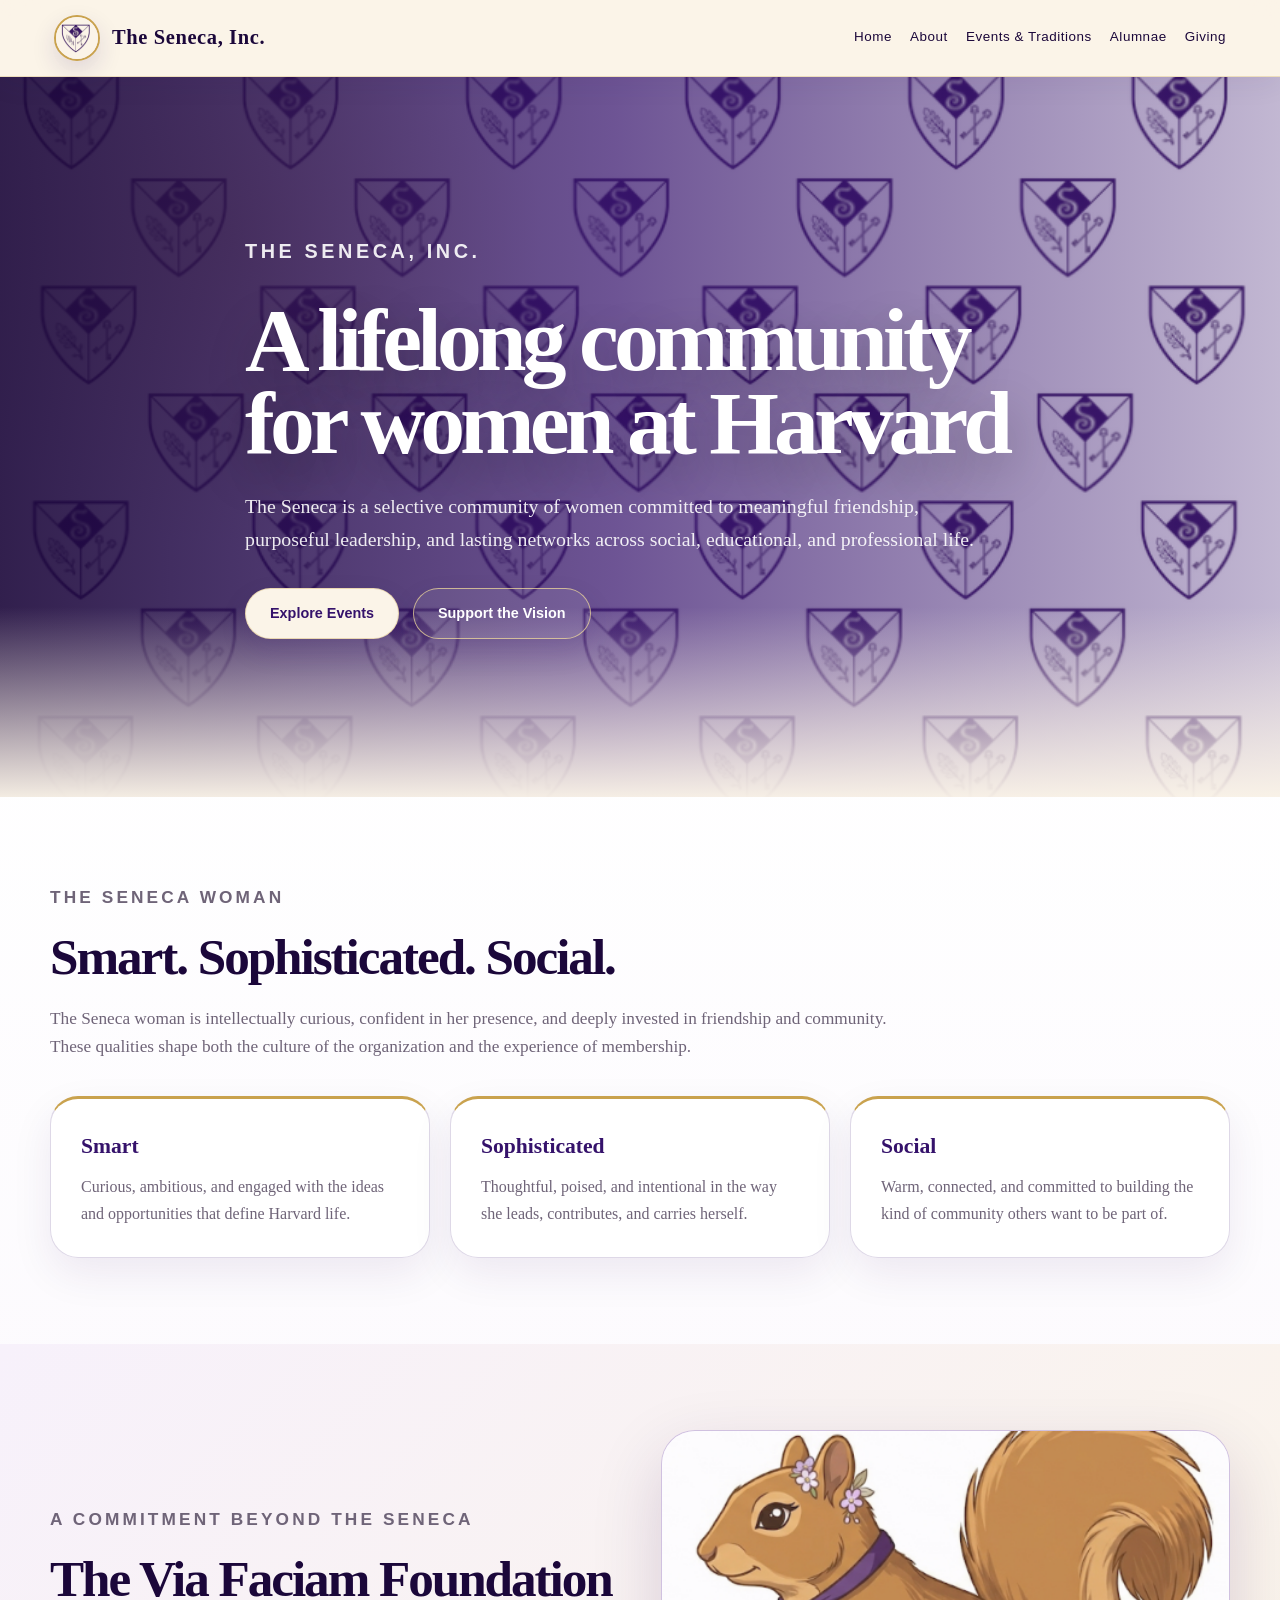
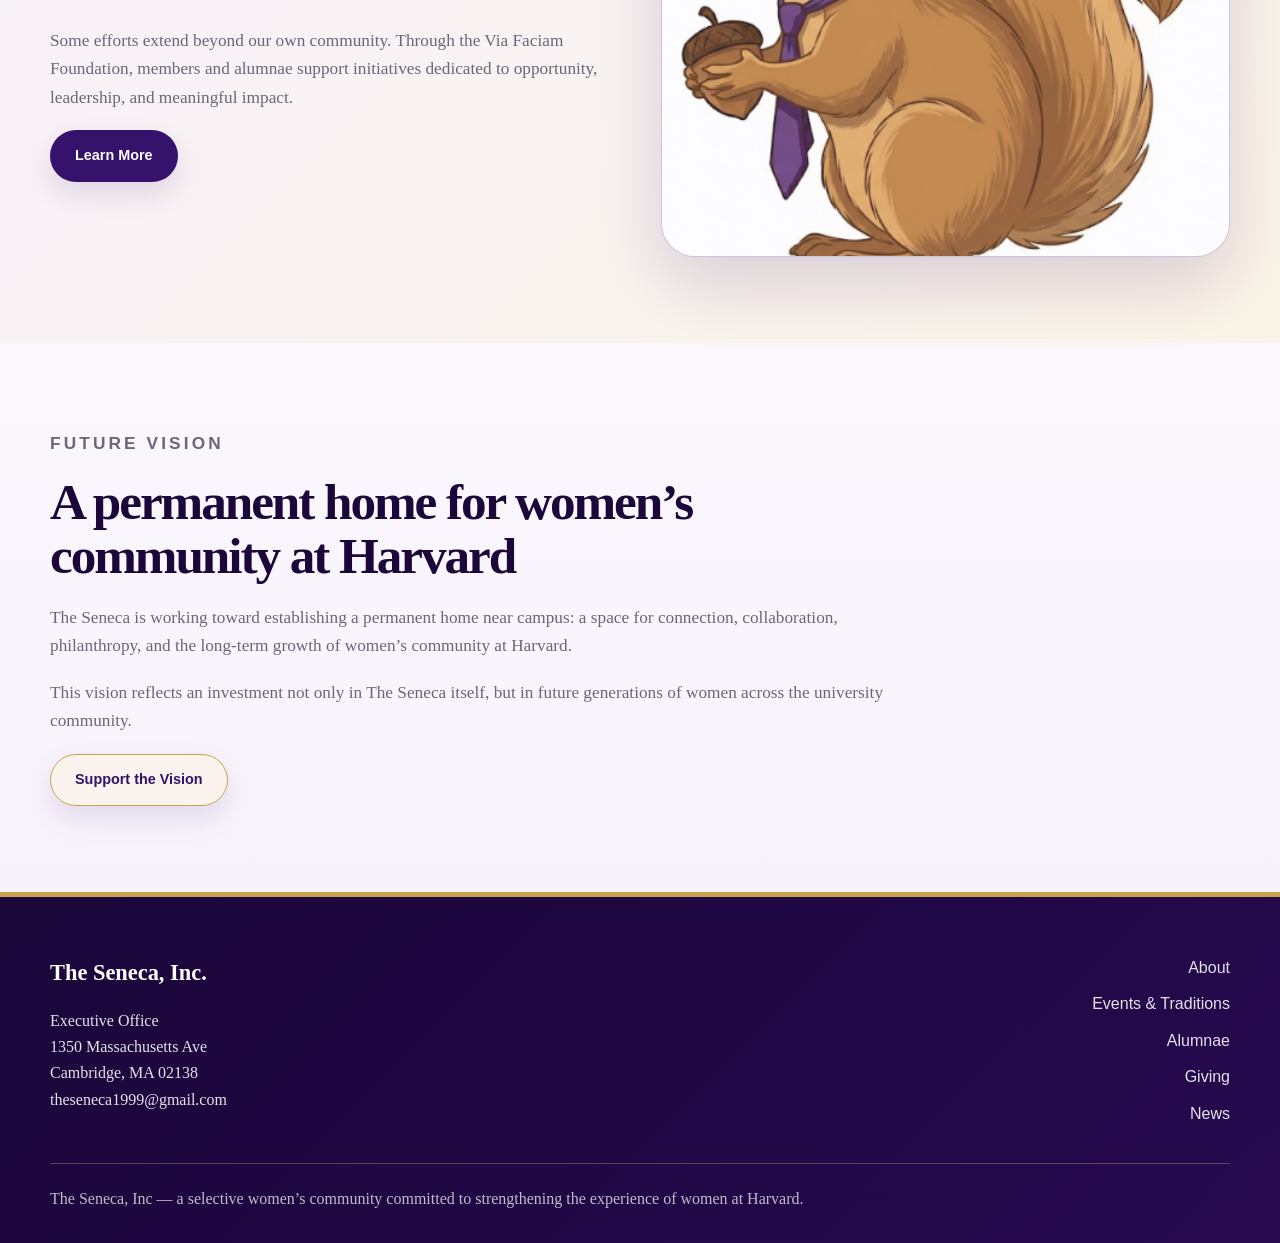
==== index.html @ e2264642 "Add files via upload" ====
<!DOCTYPE html>
<html lang="en">
<head>
  <meta charset="UTF-8">
  <meta name="viewport" content="width=device-width, initial-scale=1.0">
  <title>Home | The Seneca</title>
  <link rel="stylesheet" href="styles.css">
</head>
<body>
<header class="site-header">
  <div class="nav-wrap">
    <a class="brand" href="index.html">
      <span class="brand-mark">
        <img src="senecalogo.png" alt="The Seneca logo">
        </span>
        <span class="brand-name">The Seneca, Inc.</span>
        </a>
        <nav class="main-nav">
      <a href="index.html">Home</a>
      <a href="about.html">About</a>
      <a href="events.html">Events & Traditions</a>
      <a href="alumnae.html">Alumnae</a>
      <a href="giving.html">Giving</a>
    </nav>
          </div>
          </header>
<main>
<section class="hero home-hero">
  <div class="hero-inner">
    <div class="hero-content">
      <p class="eyebrow hero-eyebrow">The Seneca, Inc.</p>
      <h1>A lifelong community for women at Harvard</h1>
      <p>The Seneca is a selective community of women committed to meaningful friendship, purposeful leadership, and lasting networks across social, educational, and professional life.</p>
      <div class="btn-row">
        <a class="btn btn-primary" href="events.html">Explore Events</a>
        <a class="btn btn-secondary" href="giving.html">Support the Vision</a>
        </div>
        </div>
        </div>
        </section>
<section class="section">
  <div class="section-inner">
    <p class="eyebrow">The Seneca Woman</p>
    <h2>Smart. Sophisticated. Social.</h2>
    <p>The Seneca woman is intellectually curious, confident in her presence, and deeply invested in friendship and community. These qualities shape both the culture of the organization and the experience of membership.</p>
    <div class="cards three">
      <article class="card">
        <h3>Smart</h3>
        <p>Curious, ambitious, and engaged with the ideas and opportunities that define Harvard life.</p>
        </article>
        <article class="card">
          <h3>Sophisticated</h3>
          <p>Thoughtful, poised, and intentional in the way she leads, contributes, and carries herself.</p>
          </article>
          <article class="card">
            <h3>Social</h3>
            <p>Warm, connected, and committed to building the kind of community others want to be part of.</p>
            </article>
            </div>
            </div>
            </section>
<section class="section alt">
  <div class="section-inner grid-2">
    <div>
      <p class="eyebrow">A commitment beyond the Seneca</p>
      <h2>The Via Faciam Foundation</h2>
      <p>Some efforts extend beyond our own community. Through the Via Faciam Foundation, members and alumnae support initiatives dedicated to opportunity, leadership, and meaningful impact.</p>
      <a class="btn btn-dark" href="https://kculbert28.github.io/ViaFaciam/">Learn More</a>
      </div>
      <div class="image-frame light">
        <img src="SenecaSquirrel.png" alt="Seneca event">
        </div>
        </div>
        </section>
<section class="section">
  <div class="section-inner">
    <p class="eyebrow">Future Vision</p>
    <h2>A permanent home for women’s community at Harvard</h2>
    <p>The Seneca is working toward establishing a permanent home near campus: a space for connection, collaboration, philanthropy, and the long-term growth of women’s community at Harvard.</p>
    <p>This vision reflects an investment not only in The Seneca itself, but in future generations of women across the university community.</p>
    <a class="btn btn-outline" href="giving.html">Support the Vision</a>
    </div>
    </section>
</main>
<footer class="site-footer">
  <div class="footer-inner">
    <div class="footer-grid">
      <div>
        <div class="footer-title">The Seneca, Inc.</div>
        <p>Executive Office
        <br>1350 Massachusetts Ave<br>
        Cambridge, MA 02138<br>
        <a href="mailto:theseneca1999@gmail.com">theseneca1999@gmail.com</a>
        </p>
        </div>
        <nav class="footer-nav">
          <a href="about.html">About</a>
          <a href="events.html">Events & Traditions</a>
          <a href="alumnae.html">Alumnae</a>
          <a href="giving.html">Giving</a>
          <a href="news.html">News</a>
          </nav>
          </div>
          <div class="footer-bottom">The Seneca, Inc — a selective women’s community committed to strengthening the experience of women at Harvard.</div>
          </div>
          </footer>
</body>
</html>
---- styles.css ----
:root {
  --purple: #35126b;
  --purple-dark: #1b073a;
  --purple-mid: #5d2f91;
  --lavender: #eee4f7;
  --lavender-soft: #f7f1fb;
  --cream: #fbf4e8;
  --cream-deep: #f2dfbf;
  --gold: #c9a24e;
  --gold-soft: #ecd79a;
  --rose: #d7a8c0;
  --ink: #21172b;
  --muted: #6f6478;
  --white: #ffffff;
  --line: rgba(53, 18, 107, 0.16);
  --shadow: 0 26px 70px rgba(42, 12, 83, 0.16);
}

* { box-sizing: border-box; }
body {
  margin: 0;
  font-family: Georgia, 'Times New Roman', serif;
  color: var(--ink);
  background: linear-gradient(180deg, var(--cream) 0%, #fff 24%, var(--lavender-soft) 100%);
  line-height: 1.65;
}
a { color: inherit; text-decoration: none; }
img { max-width: 100%; display: block; }

.site-header {
  position: sticky;
  top: 0;
  z-index: 10;
  background: rgba(251, 244, 232, 0.92);
  backdrop-filter: blur(18px);
  border-bottom: 1px solid rgba(201, 162, 78, 0.28);
  box-shadow: 0 8px 28px rgba(42, 12, 83, 0.06);
}
.nav-wrap {
  max-width: 1220px;
  margin: 0 auto;
  padding: 15px 24px;
  display: flex;
  align-items: center;
  justify-content: space-between;
  gap: 24px;
}
.brand {
  display: inline-flex;
  align-items: center;
  gap: 12px;
  color: var(--purple-dark);
}
.brand-mark {
  width: 46px;
  height: 46px;
  border-radius: 50%;
  overflow: hidden;
  border: 2px solid var(--gold);
  background: radial-gradient(circle at 30% 20%, var(--cream), var(--lavender));
  box-shadow: 0 10px 24px rgba(53, 18, 107, .14);
  flex: 0 0 auto;
}
.brand-mark img { width: 100%; height: 100%; object-fit: cover; }
.brand-name {
  font-size: 1.28rem;
  font-weight: 700;
  letter-spacing: 0.03em;
  white-space: nowrap;
}
.main-nav {
  display: flex;
  flex-wrap: wrap;
  gap: 18px;
  font-family: Arial, sans-serif;
  font-size: 0.84rem;
  letter-spacing: 0.04em;
  color: var(--purple-dark);
}
.main-nav a {
  padding: 8px 0;
  border-bottom: 1px solid transparent;
  transition: color .2s ease, border-color .2s ease;
}
.main-nav a:hover { color: var(--purple-mid); border-color: var(--gold); }

.hero {
  background:
    radial-gradient(circle at top right, rgba(236, 215, 154, .38), transparent 34%),
    linear-gradient(135deg, var(--purple-dark), var(--purple));
  color: var(--white);
  padding: 92px 24px;
  position: relative;
  overflow: hidden;
}
.home-hero {
  min-height: 720px;
  display: flex;
  align-items: center;
  background:
    linear-gradient(90deg, rgba(27, 7, 58, .89) 0%, rgba(53, 18, 107, .72) 48%, rgba(53, 18, 107, .28) 100%),
    radial-gradient(circle at 18% 22%, rgba(201, 162, 78, .36), transparent 26%),
    url('image.png') center/cover no-repeat;
}
.home-hero::after {
  content: '';
  position: absolute;
  inset: auto 0 0 0;
  height: 190px;
  background: linear-gradient(180deg, transparent, rgba(251, 244, 232, .96));
  pointer-events: none;
}
.hero-inner, .section-inner, .footer-inner {
  max-width: 1180px;
  margin: 0 auto;
  position: relative;
  z-index: 1;
}
.hero-content {
  max-width: 790px;
  padding: 46px 0;
}
.hero-grid {
  display: grid;
  grid-template-columns: 1.1fr .9fr;
  gap: 48px;
  align-items: center;
}
.eyebrow {
  font-family: Arial, sans-serif;
  text-transform: uppercase;
  letter-spacing: 0.18em;
  font-size: 0.76rem;
  font-weight: 700;
  color: var(--gold);
  margin: 0 0 14px;
}
.hero-eyebrow { color: var(--gold-soft); }
.hero h1, .page-hero h1 {
  font-size: clamp(2.8rem, 7vw, 6.7rem);
  line-height: 0.92;
  letter-spacing: -0.055em;
  margin: 0 0 26px;
  text-shadow: 0 18px 50px rgba(0,0,0,.28);
}
.hero p, .page-hero p {
  font-size: 1.24rem;
  max-width: 760px;
  color: rgba(255,255,255,0.9);
  margin: 0 0 32px;
}
.btn-row { display: flex; flex-wrap: wrap; gap: 14px; }
.btn {
  display: inline-flex;
  align-items: center;
  justify-content: center;
  min-height: 48px;
  padding: 13px 24px;
  border-radius: 999px;
  font-family: Arial, sans-serif;
  font-weight: 700;
  font-size: .9rem;
  border: 1px solid transparent;
  box-shadow: 0 12px 28px rgba(53, 18, 107, .12);
  transition: transform .2s ease, box-shadow .2s ease, background .2s ease;
}
.btn:hover { transform: translateY(-2px); box-shadow: 0 18px 34px rgba(53,18,107,.18); }
.btn-primary { background: var(--cream); color: var(--purple); border-color: rgba(201,162,78,.35); }
.btn-secondary { background: rgba(255,255,255,.08); color: var(--white); border-color: rgba(236,215,154,.75); }
.btn-dark { background: var(--purple); color: var(--white); }
.btn-outline { color: var(--purple); border-color: var(--gold); background: rgba(251,244,232,.7); }
.image-frame {
  min-height: 360px;
  border: 1px solid rgba(236,215,154,.45);
  border-radius: 34px;
  overflow: hidden;
  background: rgba(255,255,255,.11);
  box-shadow: var(--shadow);
}
.image-frame.light { background: var(--lavender); border-color: var(--line); }
.image-frame img { width: 100%; height: 100%; object-fit: cover; opacity: .88; }

.section { padding: 86px 24px; }
.section.alt { background: linear-gradient(135deg, var(--lavender-soft), var(--cream)); }
.section h2 {
  font-size: clamp(2rem, 4vw, 3.7rem);
  line-height: 1.04;
  letter-spacing: -0.04em;
  color: var(--purple-dark);
  margin: 0 0 22px;
  max-width: 860px;
}
.section p { max-width: 850px; margin: 0 0 18px; color: var(--muted); font-size: 1.08rem; }
.grid-2 { display: grid; grid-template-columns: 1fr 1fr; gap: 42px; align-items: center; }
.cards { display: grid; grid-template-columns: repeat(4, 1fr); gap: 20px; margin-top: 34px; }
.cards.three { grid-template-columns: repeat(3, 1fr); }
.cards.two { grid-template-columns: repeat(2, 1fr); }
.card {
  background: rgba(255,255,255,.88);
  border: 1px solid var(--line);
  border-top: 3px solid var(--gold);
  border-radius: 28px;
  padding: 30px;
  box-shadow: 0 16px 42px rgba(47, 19, 95, 0.08);
}
.alt .card { background: rgba(255,255,255,.78); }
.card h3 { margin: 0 0 10px; color: var(--purple); font-size: 1.35rem; }
.card p { font-size: 1rem; margin: 0; }
.statement {
  font-size: clamp(2rem, 4vw, 4rem);
  line-height: 1.05;
  color: var(--purple);
  max-width: 900px;
  margin: 0 0 28px;
}

.page-hero {
  background:
    radial-gradient(circle at top left, rgba(236,215,154,.28), transparent 30%),
    linear-gradient(135deg, var(--purple-dark), var(--purple-mid));
  color: white;
  padding: 86px 24px;
}
.page-hero .hero-inner { max-width: 980px; }

.site-footer {
  background: linear-gradient(135deg, var(--purple-dark), #26094f);
  color: rgba(255,255,255,.88);
  padding: 58px 24px 30px;
  border-top: 5px solid var(--gold);
}
.footer-grid { display: grid; grid-template-columns: 1fr 1fr; gap: 40px; }
.footer-title { color: white; font-size: 1.4rem; font-weight: 700; margin-bottom: 12px; }
.footer-nav { display: grid; gap: 8px; justify-items: end; font-family: Arial, sans-serif; }
.footer-nav a:hover { color: var(--gold-soft); }
.footer-bottom { border-top: 1px solid rgba(236,215,154,.28); margin-top: 34px; padding-top: 22px; color: rgba(255,255,255,.72); }

@media (max-width: 900px) {
  .hero-grid, .grid-2, .footer-grid { grid-template-columns: 1fr; }
  .cards, .cards.three, .cards.two { grid-template-columns: 1fr; }
  .footer-nav { justify-items: start; }
  .nav-wrap { align-items: flex-start; flex-direction: column; }
  .main-nav { gap: 14px; }
  .home-hero { min-height: 620px; }
  .hero { padding: 66px 20px; }
  .section { padding: 62px 20px; }
}


/* Picture planning placeholders */
.photo-placeholder {
  min-height: 280px;
  border: 2px dashed rgba(201, 162, 78, 0.7);
  border-radius: 30px;
  padding: 28px;
  background:
    linear-gradient(135deg, rgba(255,255,255,.78), rgba(247,241,251,.88)),
    radial-gradient(circle at top right, rgba(236,215,154,.35), transparent 32%);
  box-shadow: 0 16px 42px rgba(47, 19, 95, 0.07);
  display: flex;
  flex-direction: column;
  justify-content: flex-end;
  position: relative;
  overflow: hidden;
}
.photo-placeholder::before {
  content: 'Photo space';
  position: absolute;
  top: 22px;
  left: 24px;
  font-family: Arial, sans-serif;
  font-size: .72rem;
  font-weight: 700;
  letter-spacing: .16em;
  text-transform: uppercase;
  color: var(--purple-mid);
  background: rgba(251,244,232,.78);
  border: 1px solid rgba(201,162,78,.38);
  border-radius: 999px;
  padding: 8px 12px;
}
.photo-placeholder h3 {
  margin: 92px 0 10px;
  color: var(--purple);
  font-size: 1.35rem;
}
.photo-placeholder p {
  margin: 0;
  color: var(--muted);
  font-size: 1rem;
}
.photo-grid {
  display: grid;
  grid-template-columns: repeat(3, 1fr);
  gap: 20px;
  margin-top: 34px;
}
.photo-grid.two { grid-template-columns: repeat(2, 1fr); }
.photo-note {
  font-family: Arial, sans-serif;
  font-size: .82rem;
  color: var(--purple-mid);
  margin-top: 16px;
}

@media (max-width: 900px) {
  .photo-grid, .photo-grid.two { grid-template-columns: 1fr; }
}


/* Final image/layout polish */
.brand-mark img {
  object-fit: contain;
  padding: 5px;
  background: var(--cream);
}
.main-nav .home-link {
  color: var(--white);
  background: var(--purple);
  border: 1px solid rgba(201,162,78,.55);
  border-radius: 999px;
  padding: 8px 14px;
  box-shadow: 0 8px 20px rgba(53,18,107,.12);
}
.main-nav .home-link:hover {
  color: var(--white);
  border-color: var(--gold);
  background: var(--purple-mid);
}
.home-hero {
  background:
    linear-gradient(90deg, rgba(27, 7, 58, .90) 0%, rgba(53, 18, 107, .72) 48%, rgba(53, 18, 107, .30) 100%),
    radial-gradient(circle at 18% 22%, rgba(201, 162, 78, .36), transparent 26%),
    url('SenecaBackdrop.png') center/cover no-repeat;
}
.image-frame {
  min-height: 420px;
  aspect-ratio: 4 / 3;
}
.image-frame img,
.card img,
.photo-card img {
  width: 100%;
  height: 100%;
  object-fit: cover;
  object-position: center;
}
.card img {
  height: 210px;
  margin: 12px 0 18px;
  border-radius: 20px;
  border: 1px solid var(--line);
}
.visual-story h2 { margin-bottom: 8px; }
.gallery-grid {
  grid-template-columns: repeat(3, minmax(0, 1fr));
  align-items: stretch;
}
.photo-card {
  margin: 0;
  min-height: 320px;
  border-radius: 30px;
  overflow: hidden;
  position: relative;
  background: var(--lavender);
  border: 1px solid rgba(201,162,78,.35);
  box-shadow: 0 16px 42px rgba(47, 19, 95, 0.09);
}
.photo-card.wide { grid-column: span 2; }
.photo-card figcaption {
  position: absolute;
  left: 16px;
  right: 16px;
  bottom: 16px;
  padding: 10px 13px;
  border-radius: 999px;
  background: rgba(27,7,58,.78);
  color: var(--cream);
  font-family: Arial, sans-serif;
  font-size: .82rem;
  font-weight: 700;
  letter-spacing: .04em;
  text-align: center;
  backdrop-filter: blur(8px);
}
.archive-grid { grid-template-columns: repeat(4, minmax(0, 1fr)); }
.archive-grid .photo-card.wide { grid-column: span 2; }
.photo-placeholder { border-style: solid; }
.photo-placeholder::before { content: ''; display: none; }
.photo-placeholder img {
  width: 100%;
  height: 230px;
  object-fit: cover;
  border-radius: 20px;
  margin-bottom: 18px;
}
.photo-placeholder h3 { margin-top: 0; }
@media (max-width: 900px) {
  .gallery-grid, .archive-grid { grid-template-columns: 1fr; }
  .photo-card.wide, .archive-grid .photo-card.wide { grid-column: auto; }
  .photo-card { min-height: 300px; }
  .main-nav .home-link { padding: 8px 12px; }
}
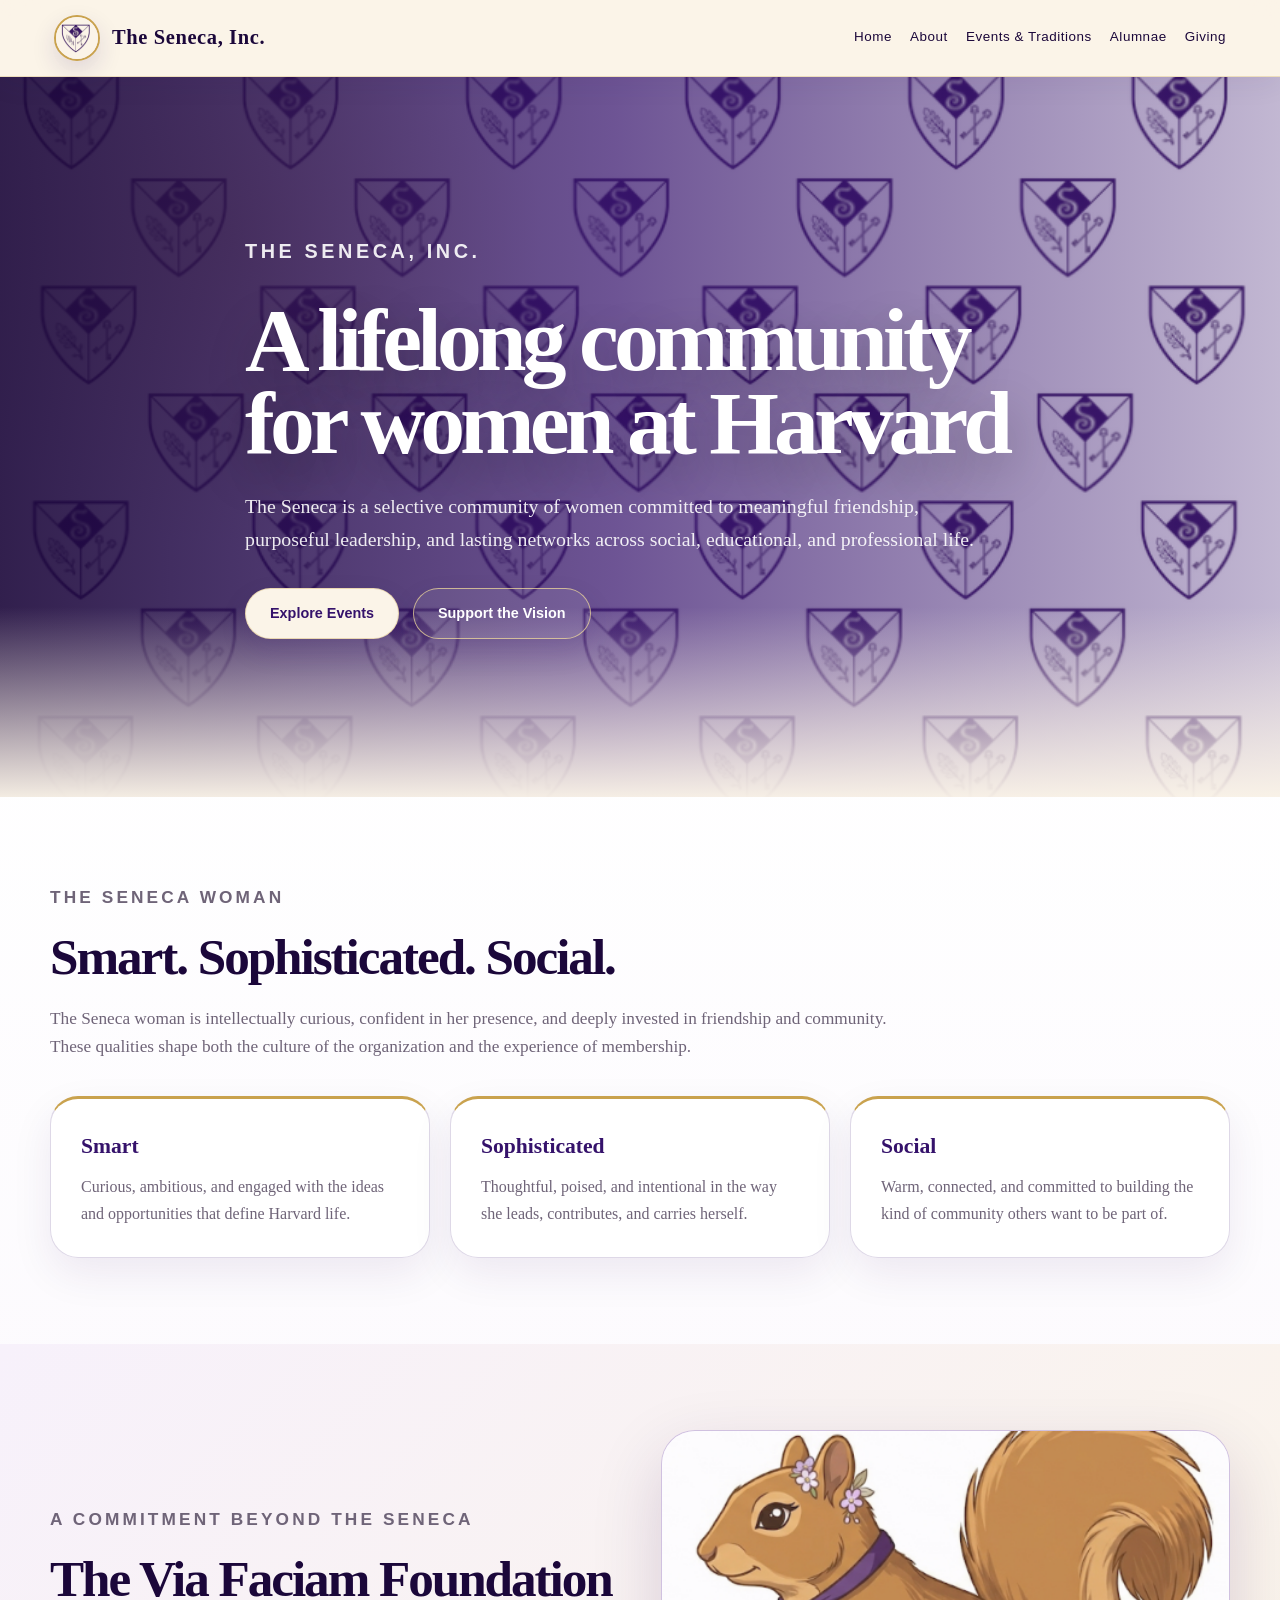
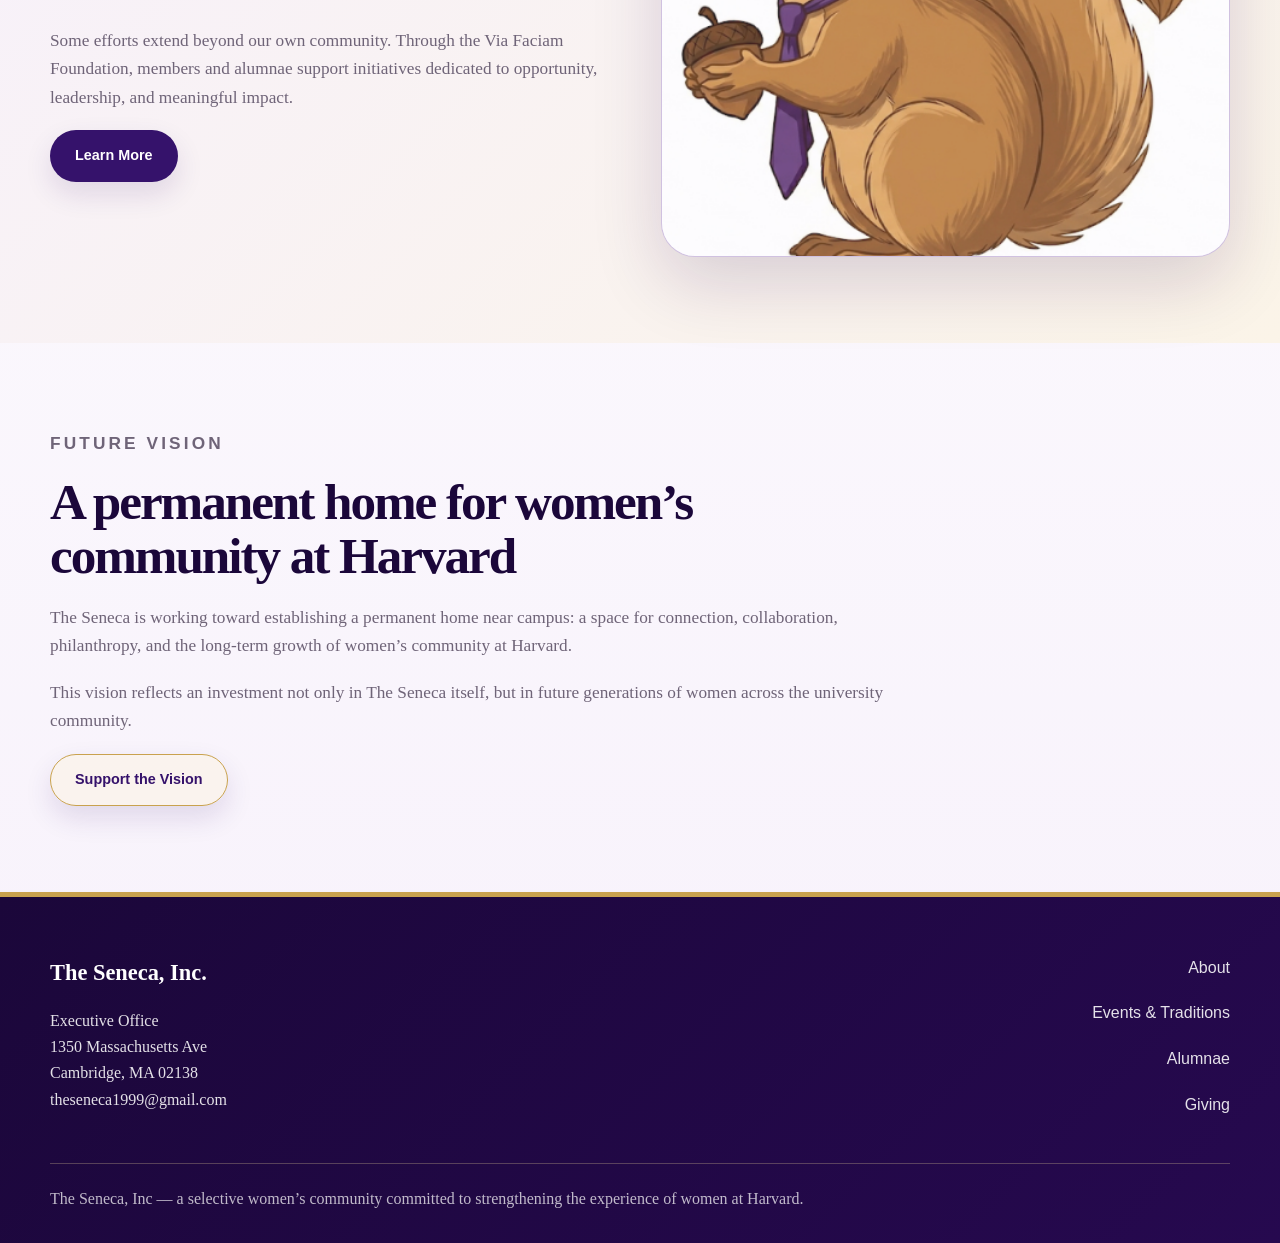
==== commit ad17ddc8: "Update index.html" ====
--- a/index.html
+++ b/index.html
@@ -98,11 +98,10 @@
           <a href="events.html">Events & Traditions</a>
           <a href="alumnae.html">Alumnae</a>
           <a href="giving.html">Giving</a>
-          <a href="news.html">News</a>
           </nav>
           </div>
           <div class="footer-bottom">The Seneca, Inc — a selective women’s community committed to strengthening the experience of women at Harvard.</div>
           </div>
           </footer>
 </body>
-</html>+</html>
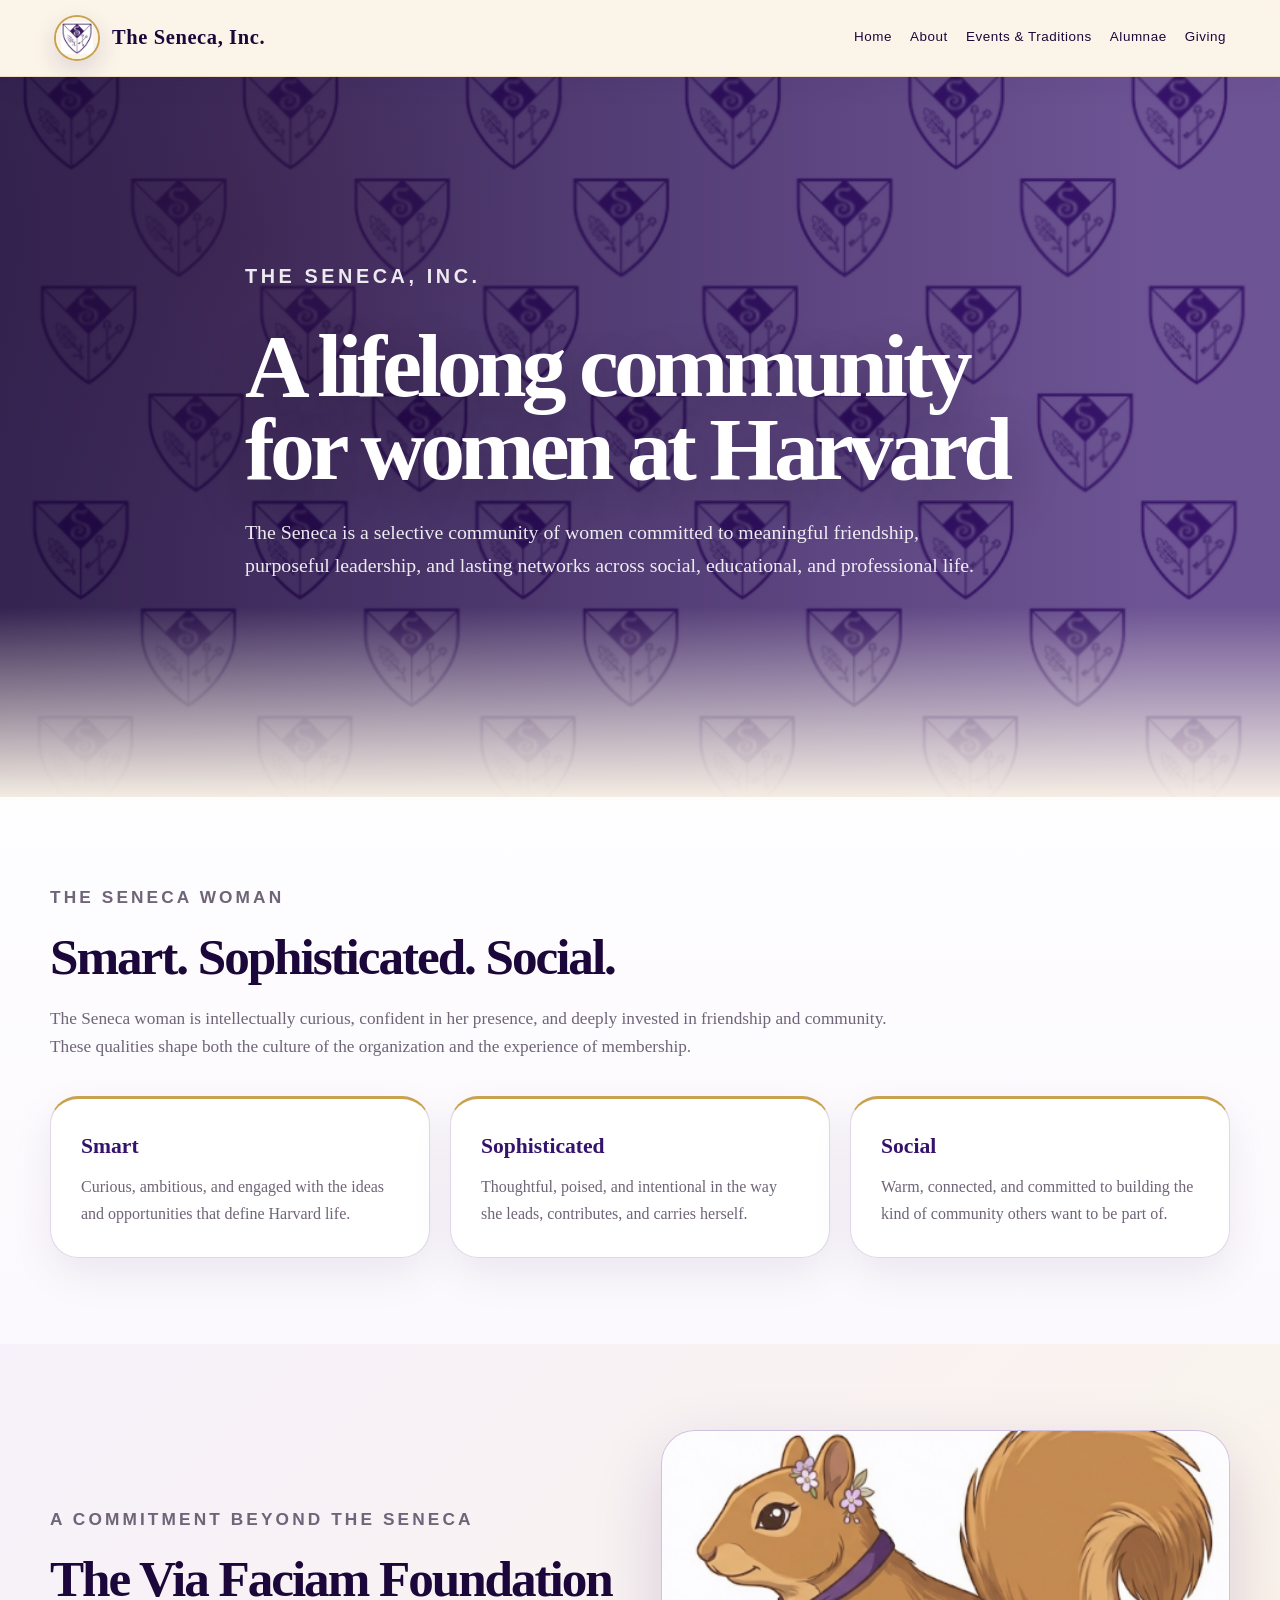
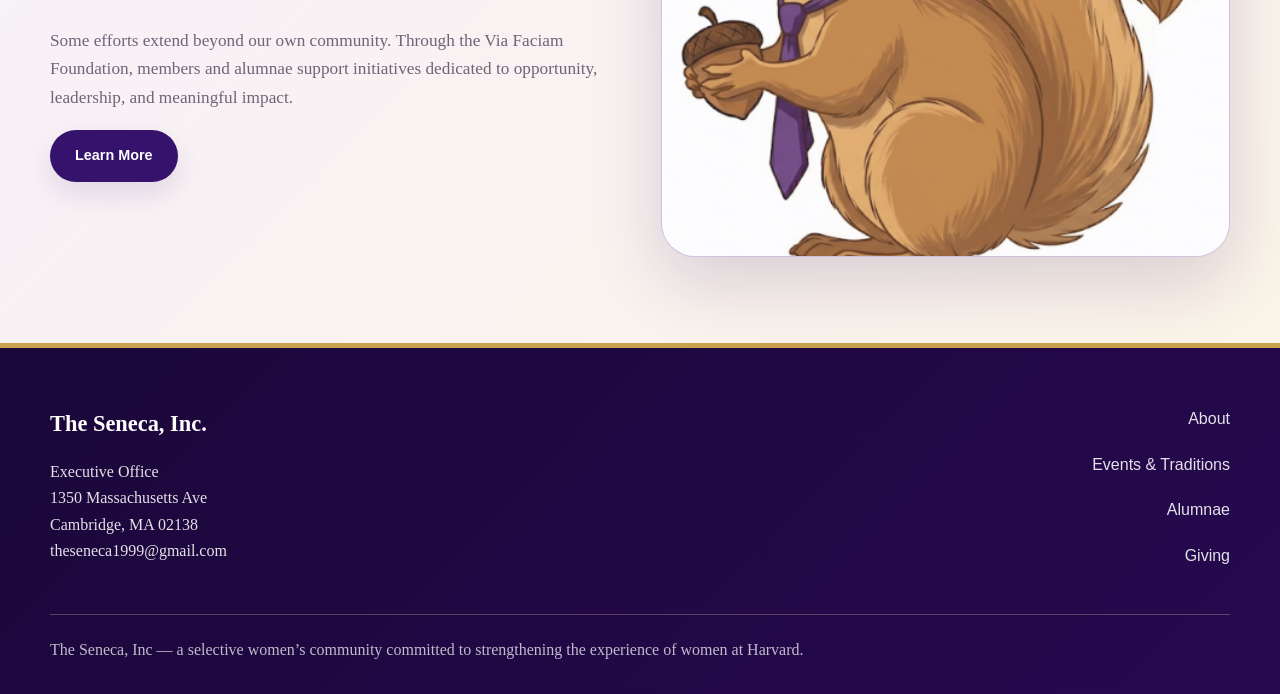
==== commit 5ce09d7b: "Update index.html" ====
--- a/index.html
+++ b/index.html
@@ -31,10 +31,10 @@
       <p class="eyebrow hero-eyebrow">The Seneca, Inc.</p>
       <h1>A lifelong community for women at Harvard</h1>
       <p>The Seneca is a selective community of women committed to meaningful friendship, purposeful leadership, and lasting networks across social, educational, and professional life.</p>
-      <div class="btn-row">
-        <a class="btn btn-primary" href="events.html">Explore Events</a>
-        <a class="btn btn-secondary" href="giving.html">Support the Vision</a>
-        </div>
+     <!-- <div class="btn-row">-->
+        <!--<a class="btn btn-primary" href="events.html">Explore Events</a>-->
+        <!--<a class="btn btn-secondary" href="giving.html">Support the Vision</a>-->
+        <!--</div>-->
         </div>
         </div>
         </section>
@@ -72,15 +72,15 @@
         </div>
         </div>
         </section>
-<section class="section">
-  <div class="section-inner">
-    <p class="eyebrow">Future Vision</p>
-    <h2>A permanent home for women’s community at Harvard</h2>
-    <p>The Seneca is working toward establishing a permanent home near campus: a space for connection, collaboration, philanthropy, and the long-term growth of women’s community at Harvard.</p>
-    <p>This vision reflects an investment not only in The Seneca itself, but in future generations of women across the university community.</p>
-    <a class="btn btn-outline" href="giving.html">Support the Vision</a>
-    </div>
-    </section>
+<!--<section class="section">-->
+ <!--<div class="section-inner">-->
+    <!--<p class="eyebrow">Future Vision</p>-->
+    <!--<h2>A permanent home for women’s community at Harvard</h2>-->
+    <!--<p>The Seneca is working toward establishing a permanent home near campus: a space for connection, collaboration, philanthropy, and the long-term growth of women’s community at Harvard.</p>-->
+   <!--<p>This vision reflects an investment not only in The Seneca itself, but in future generations of women across the university community.</p>-->
+    <!--<a class="btn btn-outline" href="giving.html">Support the Vision</a>-->
+    <!--</div>-->
+    <!--</section>-->
 </main>
 <footer class="site-footer">
   <div class="footer-inner">
--- a/styles.css
+++ b/styles.css
@@ -329,7 +329,7 @@
 }
 .home-hero {
   background:
-    linear-gradient(90deg, rgba(27, 7, 58, .90) 0%, rgba(53, 18, 107, .72) 48%, rgba(53, 18, 107, .30) 100%),
+    linear-gradient(90deg, rgba(27, 7, 58, .89) 0%, rgba(53, 18, 107, .72) 90%),
     radial-gradient(circle at 18% 22%, rgba(201, 162, 78, .36), transparent 26%),
     url('SenecaBackdrop.png') center/cover no-repeat;
 }
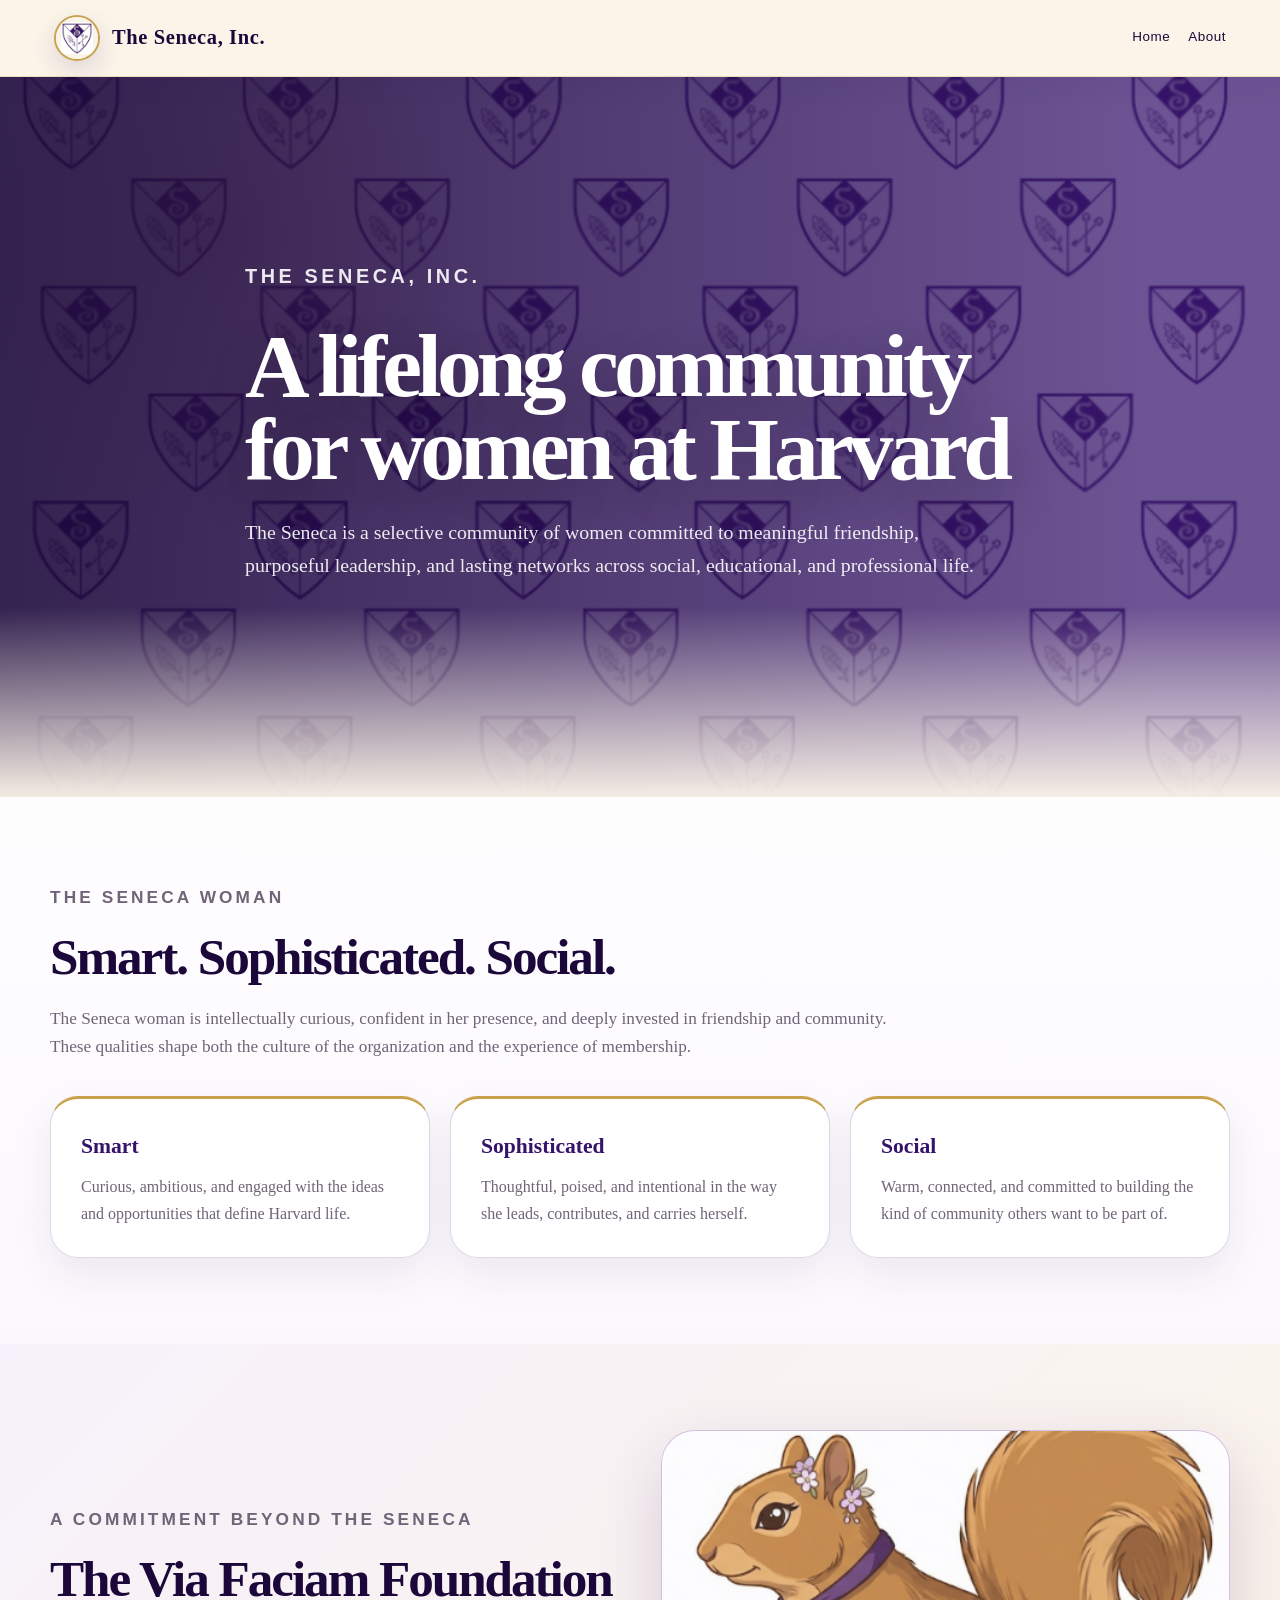
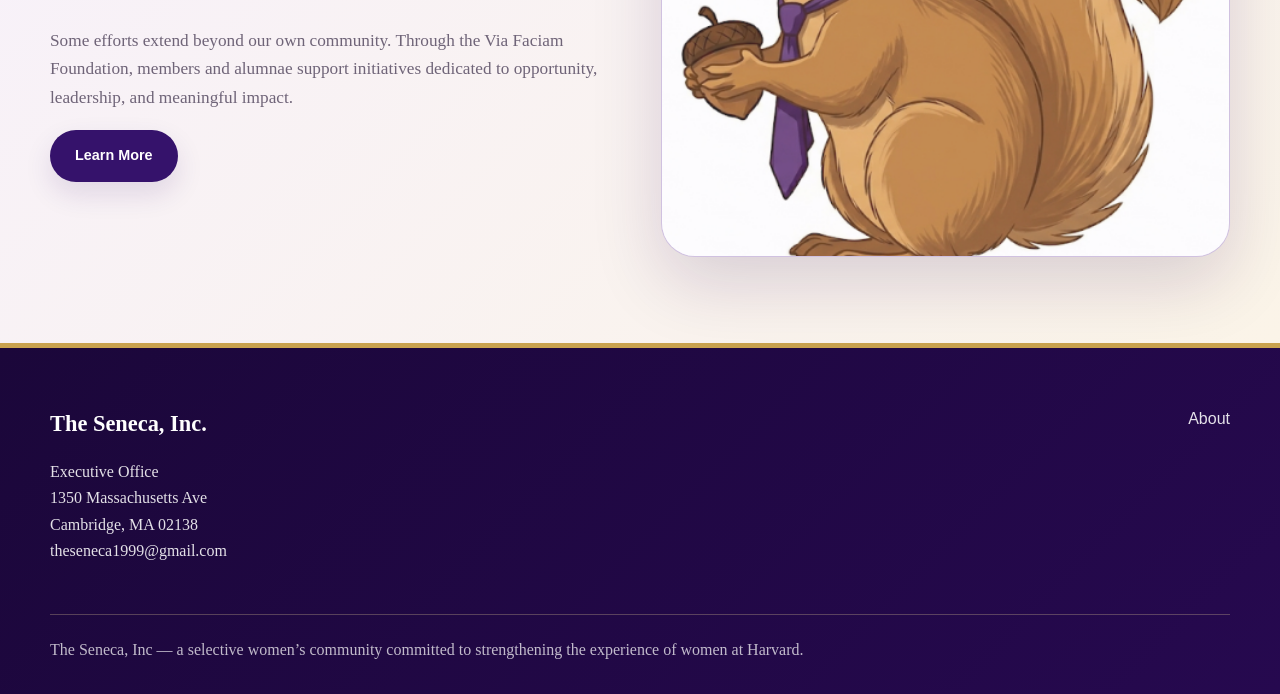
==== commit adfde906: "Update index.html" ====
--- a/index.html
+++ b/index.html
@@ -18,9 +18,9 @@
         <nav class="main-nav">
       <a href="index.html">Home</a>
       <a href="about.html">About</a>
-      <a href="events.html">Events & Traditions</a>
-      <a href="alumnae.html">Alumnae</a>
-      <a href="giving.html">Giving</a>
+      <!--<a href="events.html">Events & Traditions</a>-->
+      <!--<a href="alumnae.html">Alumnae</a>-->
+      <!--<a href="giving.html">Giving</a>-->
     </nav>
           </div>
           </header>
@@ -95,9 +95,9 @@
         </div>
         <nav class="footer-nav">
           <a href="about.html">About</a>
-          <a href="events.html">Events & Traditions</a>
-          <a href="alumnae.html">Alumnae</a>
-          <a href="giving.html">Giving</a>
+          <!--<a href="events.html">Events & Traditions</a>-->
+          <!--<a href="alumnae.html">Alumnae</a>-->
+          <!--<a href="giving.html">Giving</a>-->
           </nav>
           </div>
           <div class="footer-bottom">The Seneca, Inc — a selective women’s community committed to strengthening the experience of women at Harvard.</div>
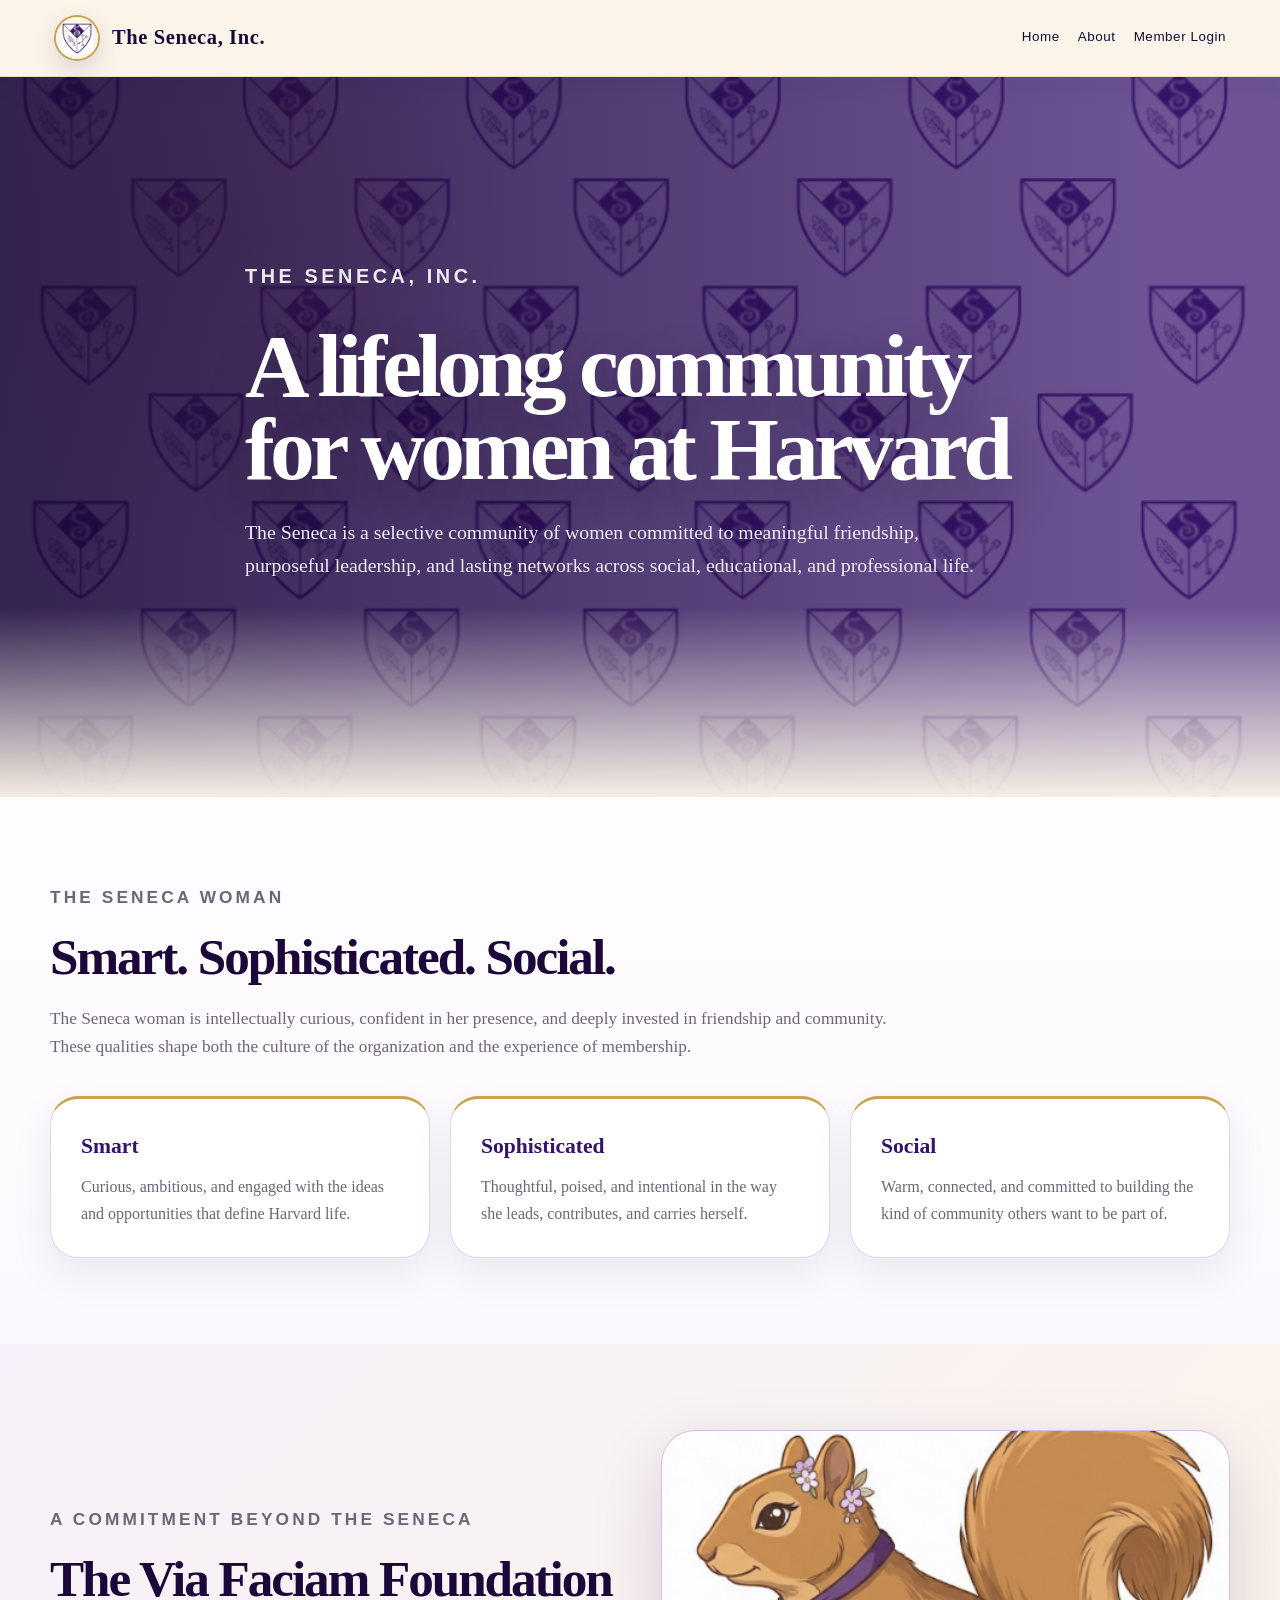
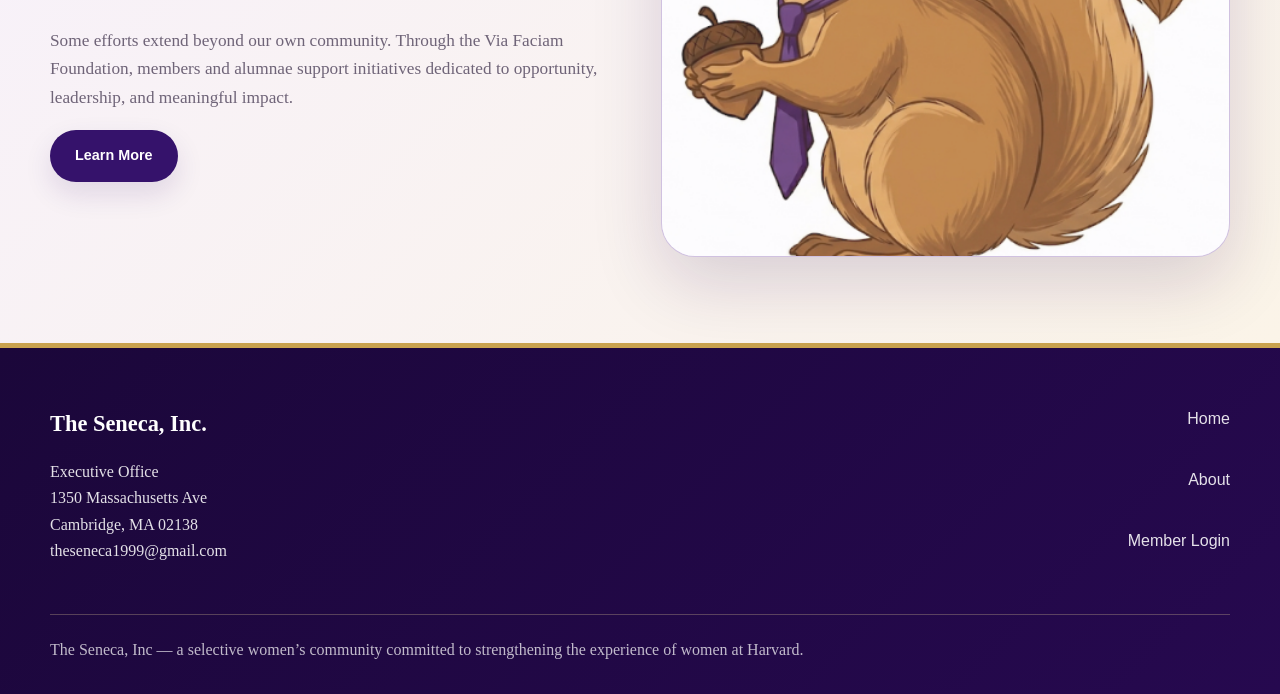
==== commit 9470c5fa: "Update index.html" ====
--- a/index.html
+++ b/index.html
@@ -18,6 +18,7 @@
         <nav class="main-nav">
       <a href="index.html">Home</a>
       <a href="about.html">About</a>
+      <a href="login.html">Member Login</a>
       <!--<a href="events.html">Events & Traditions</a>-->
       <!--<a href="alumnae.html">Alumnae</a>-->
       <!--<a href="giving.html">Giving</a>-->
@@ -94,7 +95,9 @@
         </p>
         </div>
         <nav class="footer-nav">
+          <a href="index.html">Home</a>
           <a href="about.html">About</a>
+          <a href="login.html">Member Login</a>
           <!--<a href="events.html">Events & Traditions</a>-->
           <!--<a href="alumnae.html">Alumnae</a>-->
           <!--<a href="giving.html">Giving</a>-->
--- a/styles.css
+++ b/styles.css
@@ -401,3 +401,121 @@
   .photo-card { min-height: 300px; }
   .main-nav .home-link { padding: 8px 12px; }
 }
+
+/* Login Page */
+
+.login-section {
+  min-height: 760px;
+  padding: 100px 24px;
+  display: flex;
+  align-items: center;
+  justify-content: center;
+  background:
+    radial-gradient(circle at top right, rgba(236, 215, 154, .36), transparent 34%),
+    linear-gradient(135deg, var(--lavender-soft), var(--cream));
+}
+
+.login-card {
+  width: 100%;
+  max-width: 520px;
+  background: rgba(255, 255, 255, .9);
+  border: 1px solid var(--line);
+  border-top: 5px solid var(--gold);
+  border-radius: 34px;
+  padding: 44px;
+  box-shadow: var(--shadow);
+}
+
+.login-card h1 {
+  font-size: clamp(2.4rem, 5vw, 4rem);
+  line-height: .95;
+  letter-spacing: -0.05em;
+  color: var(--purple-dark);
+  margin: 0 0 18px;
+}
+
+.login-intro {
+  color: var(--muted);
+  font-size: 1.05rem;
+  margin: 0 0 30px;
+}
+
+.login-form {
+  display: grid;
+  gap: 14px;
+}
+
+.login-form label {
+  font-family: Arial, sans-serif;
+  font-size: .82rem;
+  font-weight: 700;
+  letter-spacing: .05em;
+  color: var(--purple-dark);
+}
+
+.login-form input[type="email"],
+.login-form input[type="password"] {
+  width: 100%;
+  min-height: 50px;
+  padding: 13px 16px;
+  border-radius: 999px;
+  border: 1px solid rgba(53, 18, 107, .18);
+  background: var(--lavender-soft);
+  color: var(--ink);
+  font-family: Arial, sans-serif;
+  font-size: .95rem;
+  outline: none;
+}
+
+.login-form input:focus {
+  border-color: var(--gold);
+  box-shadow: 0 0 0 4px rgba(201, 162, 78, .16);
+  background: var(--white);
+}
+
+.login-options {
+  display: flex;
+  justify-content: space-between;
+  gap: 16px;
+  align-items: center;
+  margin: 6px 0 12px;
+  font-family: Arial, sans-serif;
+  font-size: .84rem;
+  color: var(--muted);
+}
+
+.login-options a,
+.login-note a {
+  color: var(--purple);
+  font-weight: 700;
+}
+
+.remember-me {
+  display: inline-flex;
+  align-items: center;
+  gap: 8px;
+  letter-spacing: 0;
+}
+
+.login-btn {
+  width: 100%;
+  cursor: pointer;
+}
+
+.login-note {
+  margin: 26px 0 0;
+  color: var(--muted);
+  font-size: .95rem;
+  text-align: center;
+}
+
+@media (max-width: 600px) {
+  .login-card {
+    padding: 32px 24px;
+  }
+
+  .login-options {
+    align-items: flex-start;
+    flex-direction: column;
+  }
+}
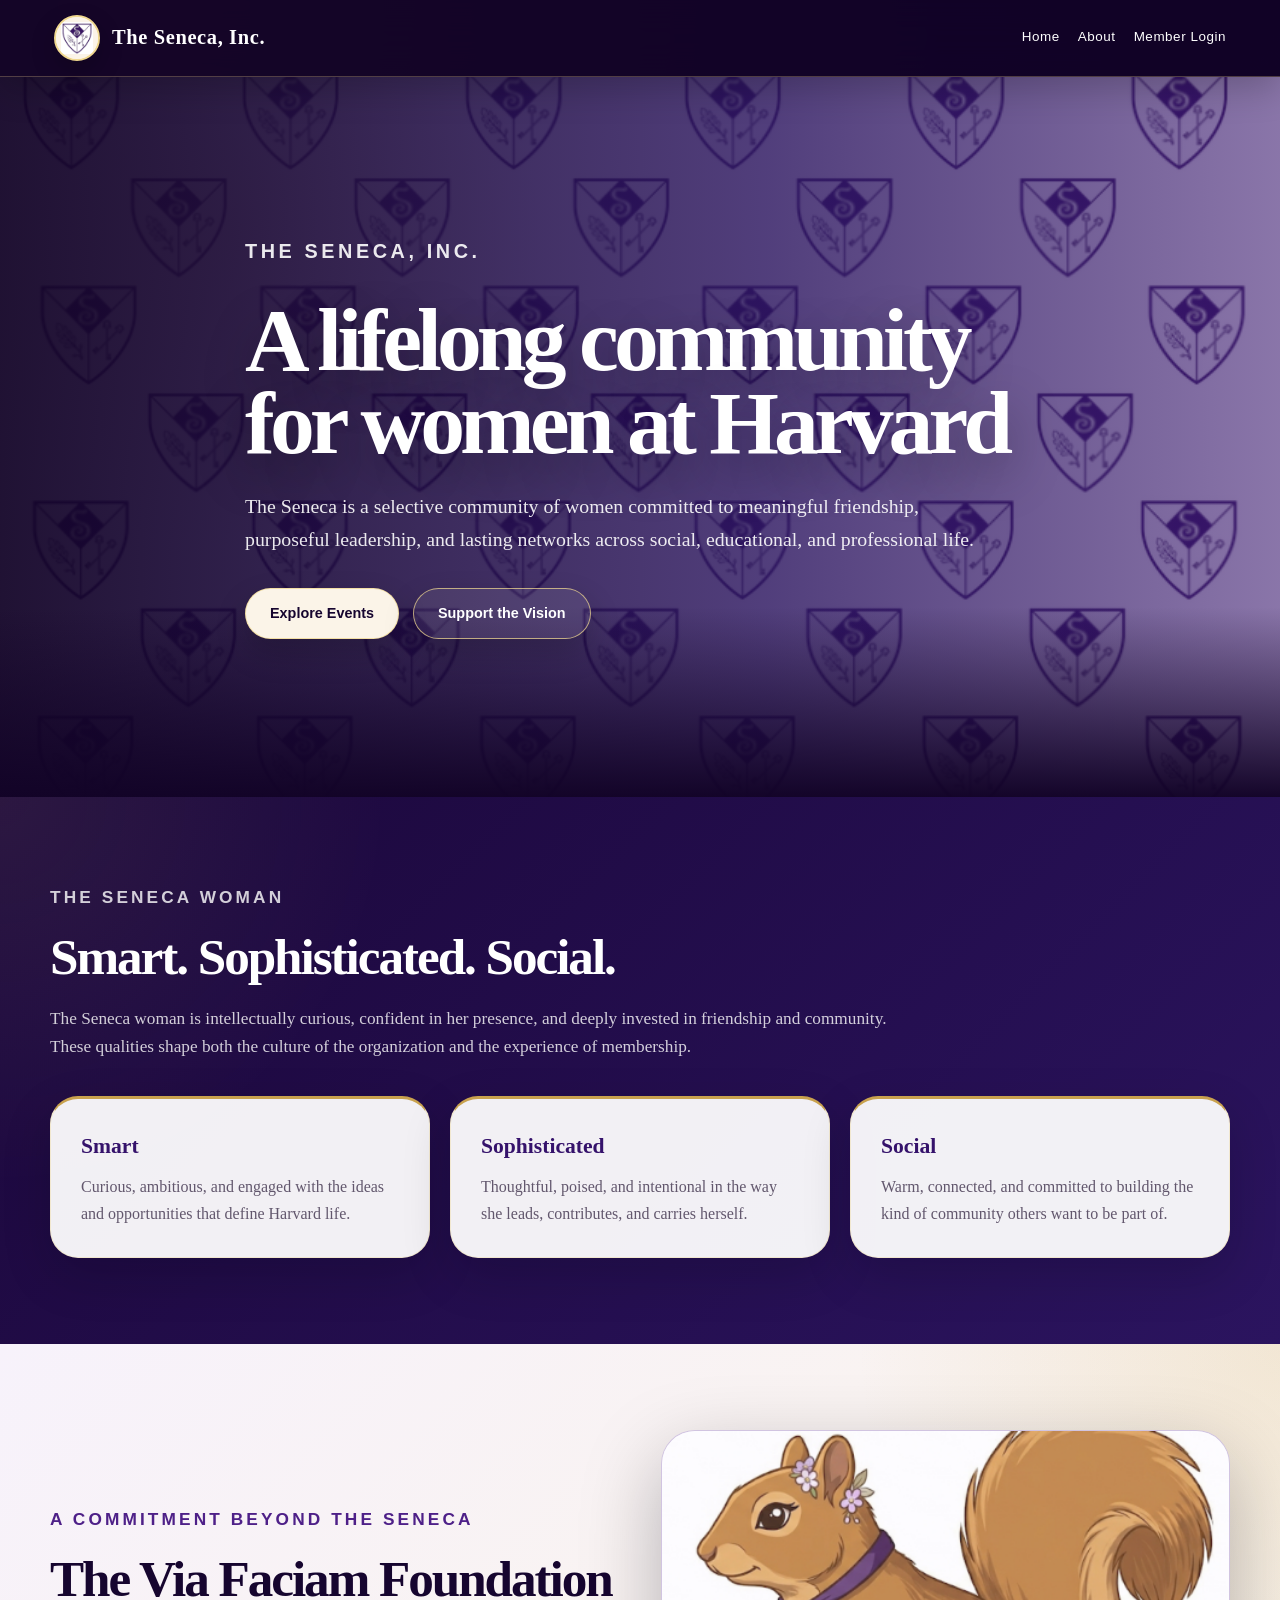
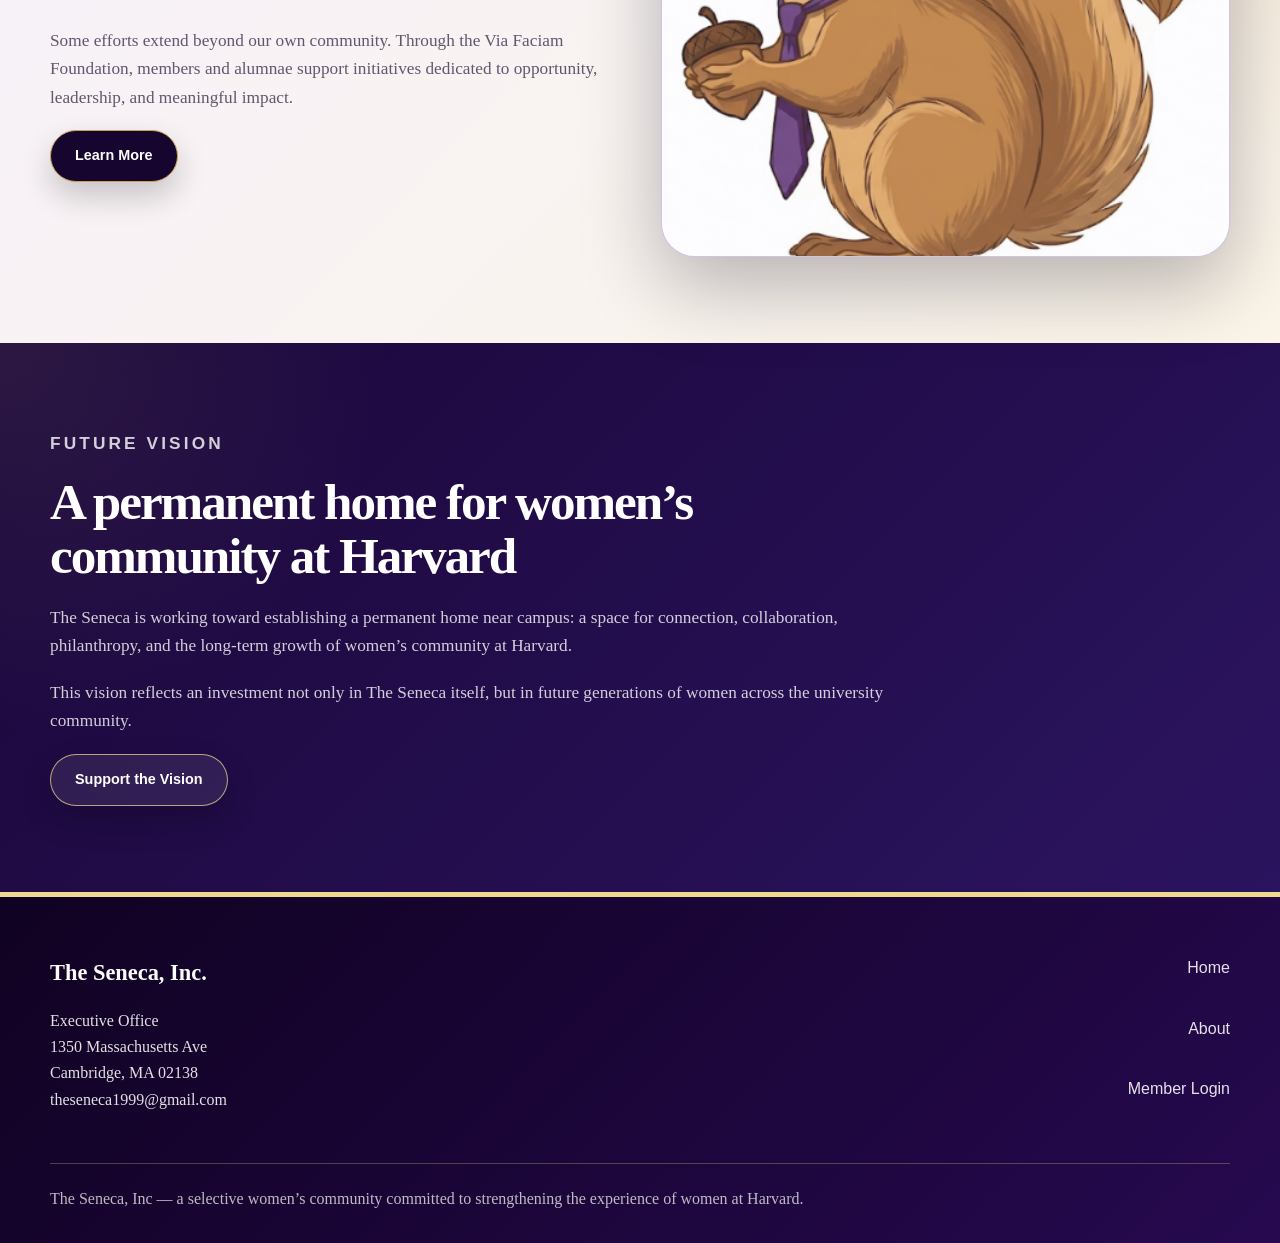
==== commit a0e2fa63: "Update index.html" ====
--- a/index.html
+++ b/index.html
@@ -16,13 +16,13 @@
         <span class="brand-name">The Seneca, Inc.</span>
         </a>
         <nav class="main-nav">
-      <a href="index.html">Home</a>
-      <a href="about.html">About</a>
-      <a href="login.html">Member Login</a>
-      <!--<a href="events.html">Events & Traditions</a>-->
-      <!--<a href="alumnae.html">Alumnae</a>-->
-      <!--<a href="giving.html">Giving</a>-->
-    </nav>
+          <a href="index.html">Home</a>
+          <a href="about.html">About</a>
+          <a href="login.html">Member Login</a>
+          <!-- <a href="events.html">Events & Traditions</a> -->
+          <!-- <a href="alumnae.html">Alumnae</a> -->
+          <!-- <a href="giving.html">Giving</a> -->
+        </nav>
           </div>
           </header>
 <main>
@@ -32,10 +32,10 @@
       <p class="eyebrow hero-eyebrow">The Seneca, Inc.</p>
       <h1>A lifelong community for women at Harvard</h1>
       <p>The Seneca is a selective community of women committed to meaningful friendship, purposeful leadership, and lasting networks across social, educational, and professional life.</p>
-     <!-- <div class="btn-row">-->
-        <!--<a class="btn btn-primary" href="events.html">Explore Events</a>-->
-        <!--<a class="btn btn-secondary" href="giving.html">Support the Vision</a>-->
-        <!--</div>-->
+      <div class="btn-row">
+        <a class="btn btn-primary" href="events.html">Explore Events</a>
+        <a class="btn btn-secondary" href="giving.html">Support the Vision</a>
+        </div>
         </div>
         </div>
         </section>
@@ -73,15 +73,15 @@
         </div>
         </div>
         </section>
-<!--<section class="section">-->
- <!--<div class="section-inner">-->
-    <!--<p class="eyebrow">Future Vision</p>-->
-    <!--<h2>A permanent home for women’s community at Harvard</h2>-->
-    <!--<p>The Seneca is working toward establishing a permanent home near campus: a space for connection, collaboration, philanthropy, and the long-term growth of women’s community at Harvard.</p>-->
-   <!--<p>This vision reflects an investment not only in The Seneca itself, but in future generations of women across the university community.</p>-->
-    <!--<a class="btn btn-outline" href="giving.html">Support the Vision</a>-->
-    <!--</div>-->
-    <!--</section>-->
+<section class="section">
+  <div class="section-inner">
+    <p class="eyebrow">Future Vision</p>
+    <h2>A permanent home for women’s community at Harvard</h2>
+    <p>The Seneca is working toward establishing a permanent home near campus: a space for connection, collaboration, philanthropy, and the long-term growth of women’s community at Harvard.</p>
+    <p>This vision reflects an investment not only in The Seneca itself, but in future generations of women across the university community.</p>
+    <a class="btn btn-outline" href="giving.html">Support the Vision</a>
+    </div>
+    </section>
 </main>
 <footer class="site-footer">
   <div class="footer-inner">
@@ -98,9 +98,9 @@
           <a href="index.html">Home</a>
           <a href="about.html">About</a>
           <a href="login.html">Member Login</a>
-          <!--<a href="events.html">Events & Traditions</a>-->
-          <!--<a href="alumnae.html">Alumnae</a>-->
-          <!--<a href="giving.html">Giving</a>-->
+          <!-- <a href="events.html">Events & Traditions</a> -->
+          <!-- <a href="alumnae.html">Alumnae</a> -->
+          <!-- <a href="giving.html">Giving</a> -->
           </nav>
           </div>
           <div class="footer-bottom">The Seneca, Inc — a selective women’s community committed to strengthening the experience of women at Harvard.</div>
--- a/styles.css
+++ b/styles.css
@@ -519,3 +519,296 @@
     flex-direction: column;
   }
 }
+
+/* ==========================================================
+   Royal Evening Theme Update
+   Deep purple foundation with balanced light sections.
+   Added July 2026.
+   ========================================================== */
+:root {
+  --purple: #35126b;
+  --purple-dark: #16052f;
+  --purple-mid: #4e2088;
+  --purple-soft: #6f43a3;
+  --night: #120327;
+  --lavender: #efe7f8;
+  --lavender-soft: #f7f2fb;
+  --cream: #fbf4e8;
+  --cream-deep: #f0ddba;
+  --gold: #c9a24e;
+  --gold-soft: #f0d88f;
+  --ink: #21172b;
+  --muted: #d9d0e7;
+  --white: #ffffff;
+  --line: rgba(240, 216, 143, 0.28);
+  --shadow: 0 28px 80px rgba(7, 1, 18, 0.28);
+}
+
+body {
+  color: rgba(255,255,255,.92);
+  background:
+    radial-gradient(circle at 12% 0%, rgba(201,162,78,.18), transparent 30%),
+    linear-gradient(180deg, var(--night) 0%, var(--purple-dark) 42%, var(--purple) 100%);
+}
+
+.site-header {
+  background: rgba(18, 3, 39, 0.88);
+  border-bottom: 1px solid rgba(240, 216, 143, 0.28);
+  box-shadow: 0 10px 36px rgba(0,0,0,.22);
+}
+
+.brand,
+.main-nav {
+  color: var(--white);
+}
+
+.brand-mark {
+  background: var(--cream);
+  border-color: var(--gold-soft);
+  box-shadow: 0 10px 24px rgba(0,0,0,.22);
+}
+
+.brand-name {
+  color: var(--white);
+}
+
+.main-nav a:hover {
+  color: var(--gold-soft);
+  border-color: var(--gold-soft);
+}
+
+.main-nav .home-link {
+  color: var(--purple-dark);
+  background: var(--cream);
+  border-color: rgba(240,216,143,.75);
+}
+
+.main-nav .home-link:hover {
+  color: var(--purple-dark);
+  background: var(--gold-soft);
+}
+
+.hero,
+.page-hero {
+  background:
+    radial-gradient(circle at top right, rgba(240,216,143,.30), transparent 34%),
+    radial-gradient(circle at 12% 22%, rgba(111,67,163,.58), transparent 32%),
+    linear-gradient(135deg, var(--night), var(--purple-dark) 48%, var(--purple));
+  color: var(--white);
+}
+
+.home-hero {
+  background:
+    linear-gradient(90deg, rgba(18, 3, 39, .94) 0%, rgba(43, 20, 95, .82) 60%, rgba(53, 18, 107, .58) 100%),
+    radial-gradient(circle at 18% 22%, rgba(201, 162, 78, .32), transparent 26%),
+    url('SenecaBackdrop.png') center/cover no-repeat;
+}
+
+.home-hero::after {
+  background: linear-gradient(180deg, transparent, rgba(18, 3, 39, .98));
+}
+
+.hero h1,
+.page-hero h1 {
+  color: var(--white);
+  text-shadow: 0 18px 50px rgba(0,0,0,.34);
+}
+
+.hero p,
+.page-hero p {
+  color: rgba(255,255,255,.90);
+}
+
+.eyebrow,
+.hero-eyebrow {
+  color: var(--gold-soft);
+}
+
+.section {
+  background:
+    radial-gradient(circle at top left, rgba(240,216,143,.08), transparent 28%),
+    linear-gradient(135deg, #1b073a, #2b145f);
+  color: var(--white);
+}
+
+.section.alt {
+  background:
+    radial-gradient(circle at top right, rgba(201,162,78,.16), transparent 30%),
+    linear-gradient(135deg, var(--lavender-soft), var(--cream));
+  color: var(--ink);
+}
+
+.section h2 {
+  color: var(--white);
+}
+
+.section p {
+  color: rgba(255,255,255,.80);
+}
+
+.section.alt h2,
+.section.alt .statement {
+  color: var(--purple-dark);
+}
+
+.section.alt p {
+  color: #62576d;
+}
+
+.section.alt .eyebrow {
+  color: var(--purple-mid);
+}
+
+.card,
+.alt .card {
+  background: rgba(255,255,255,.94);
+  border: 1px solid rgba(240,216,143,.36);
+  border-top: 3px solid var(--gold);
+  box-shadow: 0 18px 48px rgba(7, 1, 18, 0.18);
+}
+
+.card h3,
+.alt .card h3 {
+  color: var(--purple);
+}
+
+.card p,
+.alt .card p {
+  color: #62576d;
+}
+
+.statement {
+  color: var(--white);
+}
+
+.image-frame {
+  background: rgba(255,255,255,.08);
+  border-color: rgba(240,216,143,.34);
+  box-shadow: var(--shadow);
+}
+
+.image-frame.light {
+  background: rgba(255,255,255,.12);
+  border-color: rgba(240,216,143,.28);
+}
+
+.section.alt .image-frame.light,
+.section.alt .photo-card,
+.section.alt .photo-placeholder {
+  background: var(--lavender);
+  border-color: rgba(53,18,107,.16);
+}
+
+.btn {
+  box-shadow: 0 14px 32px rgba(0,0,0,.20);
+}
+
+.btn:hover {
+  box-shadow: 0 20px 42px rgba(0,0,0,.28);
+}
+
+.btn-primary,
+.btn-dark {
+  background: var(--cream);
+  color: var(--purple-dark);
+  border-color: rgba(240,216,143,.75);
+}
+
+.btn-primary:hover,
+.btn-dark:hover {
+  background: var(--gold-soft);
+}
+
+.btn-secondary,
+.btn-outline {
+  color: var(--white);
+  border-color: rgba(240,216,143,.72);
+  background: rgba(255,255,255,.08);
+}
+
+.btn-secondary:hover,
+.btn-outline:hover {
+  background: rgba(255,255,255,.14);
+}
+
+.section.alt .btn-outline {
+  color: var(--purple-dark);
+  background: rgba(255,255,255,.62);
+  border-color: var(--gold);
+}
+
+.section.alt .btn-dark {
+  background: var(--purple-dark);
+  color: var(--white);
+  border-color: var(--gold);
+}
+
+.section.alt .btn-dark:hover {
+  background: var(--purple);
+}
+
+.photo-placeholder {
+  background:
+    linear-gradient(135deg, rgba(255,255,255,.90), rgba(247,241,251,.96)),
+    radial-gradient(circle at top right, rgba(236,215,154,.35), transparent 32%);
+}
+
+.photo-placeholder h3 {
+  color: var(--purple);
+}
+
+.photo-placeholder p,
+.photo-note {
+  color: #62576d;
+}
+
+.login-section {
+  background:
+    radial-gradient(circle at top right, rgba(240,216,143,.22), transparent 34%),
+    radial-gradient(circle at bottom left, rgba(111,67,163,.42), transparent 30%),
+    linear-gradient(135deg, var(--night), var(--purple-dark) 58%, var(--purple));
+}
+
+.login-card {
+  background: rgba(255,255,255,.95);
+  border-color: rgba(240,216,143,.55);
+  border-top-color: var(--gold-soft);
+  box-shadow: 0 30px 90px rgba(0,0,0,.32);
+}
+
+.login-card h1 {
+  color: var(--purple-dark);
+}
+
+.login-intro,
+.login-note,
+.login-options {
+  color: #62576d;
+}
+
+.login-form label {
+  color: var(--purple-dark);
+}
+
+.login-form input[type="email"],
+.login-form input[type="password"] {
+  background: var(--lavender-soft);
+  border-color: rgba(53, 18, 107, .18);
+  color: var(--ink);
+}
+
+.login-form input:focus {
+  background: var(--white);
+  border-color: var(--gold);
+  box-shadow: 0 0 0 4px rgba(201, 162, 78, .18);
+}
+
+.login-options a,
+.login-note a {
+  color: var(--purple);
+}
+
+.site-footer {
+  background: linear-gradient(135deg, #100222, #26094f);
+  border-top-color: var(--gold-soft);
+}
